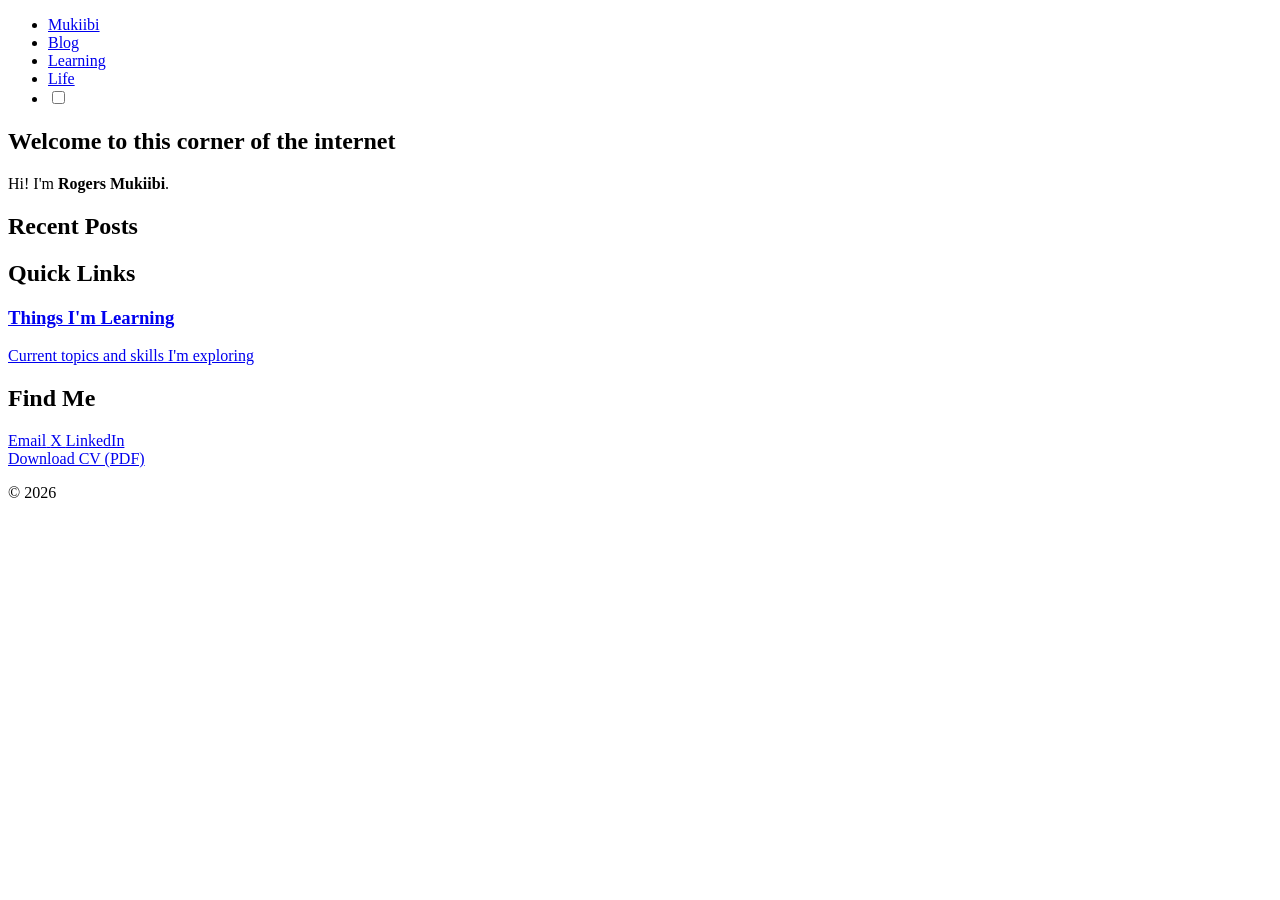
==== index.html @ 18811de5 "updating index title" ====
<!DOCTYPE html>
<html lang="en">
<head>
    <meta charset="UTF-8">
    <meta name="viewport" content="width=device-width, initial-scale=1.0">
    <title>Rogers Mukiibi</title>
    <link rel="stylesheet" href="styles.css">
    <link rel="icon" type="image/x-icon" href="assets/favicon_io/favicon.ico">
    <link rel="icon" type="image/png" sizes="32x32" href="assets/favicon_io/favicon-32x32.png">
    <link rel="icon" type="image/png" sizes="16x16" href="assets/favicon_io/favicon-16x16.png">
    <link rel="apple-touch-icon" sizes="180x180" href="assets/favicon_io/apple-touch-icon.png">
</head>
<body>
    <header>
        <nav>
            <ul>
                <li><a href="index.html" class="active">Mukiibi</a></li>
                <li><a href="blog.html">Blog</a></li>
                <li><a href="learning.html">Learning</a></li>
                <li><a href="life-clock.html">Life</a></li>
                <li class="theme-toggle-item">
                    <label for="theme-toggle" class="theme-switch" aria-label="Toggle dark mode">
                        <input type="checkbox" id="theme-toggle" class="theme-toggle" role="switch" aria-label="Toggle dark mode">
                        <span class="theme-slider" aria-hidden="true"></span>
                    </label>
                </li>
            </ul>
        </nav>
    </header>

    <main>
        <section class="hero">
            <h1>Welcome to this corner of the internet</h1>
            <div class="bio">
                <p>Hi! I'm <strong>Rogers Mukiibi</strong>. </p>
            </div>
        </section>

        <section class="recent-posts">
            <h2>Recent Posts</h2>
            <div id="recent-posts-container">
                <!-- Recent posts will be loaded here by JavaScript -->
            </div>
        </section>

        <section class="quick-links">
            <h2>Quick Links</h2>
            <div class="links">
                <a href="learning.html" class="link-card">
                    <h3>Things I'm Learning</h3>
                    <p>Current topics and skills I'm exploring</p>
                </a>
            </div>
        </section>
        <section class="about">
            <h2>Find Me</h2>
            <div class="contact-info">
                    <div class="contact-links">
                        <a href="mailto:mukiibirogerz0@gmail.com" class="contact-link">
                            <span>Email</span>
                        </a>
                        <a href="https://X.com/mukiibirogerz" target="_blank" class="contact-link">
                            <span>X </span>
                        </a>
                        <a href="https://linkedin.com/in/rogers-mukiibi-3a0162230" target="_blank" class="contact-link">
                            <span>LinkedIn</span>
                        </a>
                    </div>
                    <div class="cv-link">
                        <a href="assets/Rogers_Mukiibi_CV.pdf" target="_blank" class="cv-button">
                            <span>Download CV (PDF)</span>
                        </a>
                    </div>
                </div>
    </main>

    <footer>
        <p>&copy; 2026</p>
    </footer>

    <script src="script.js?v=20260408"></script>
</body>
</html>
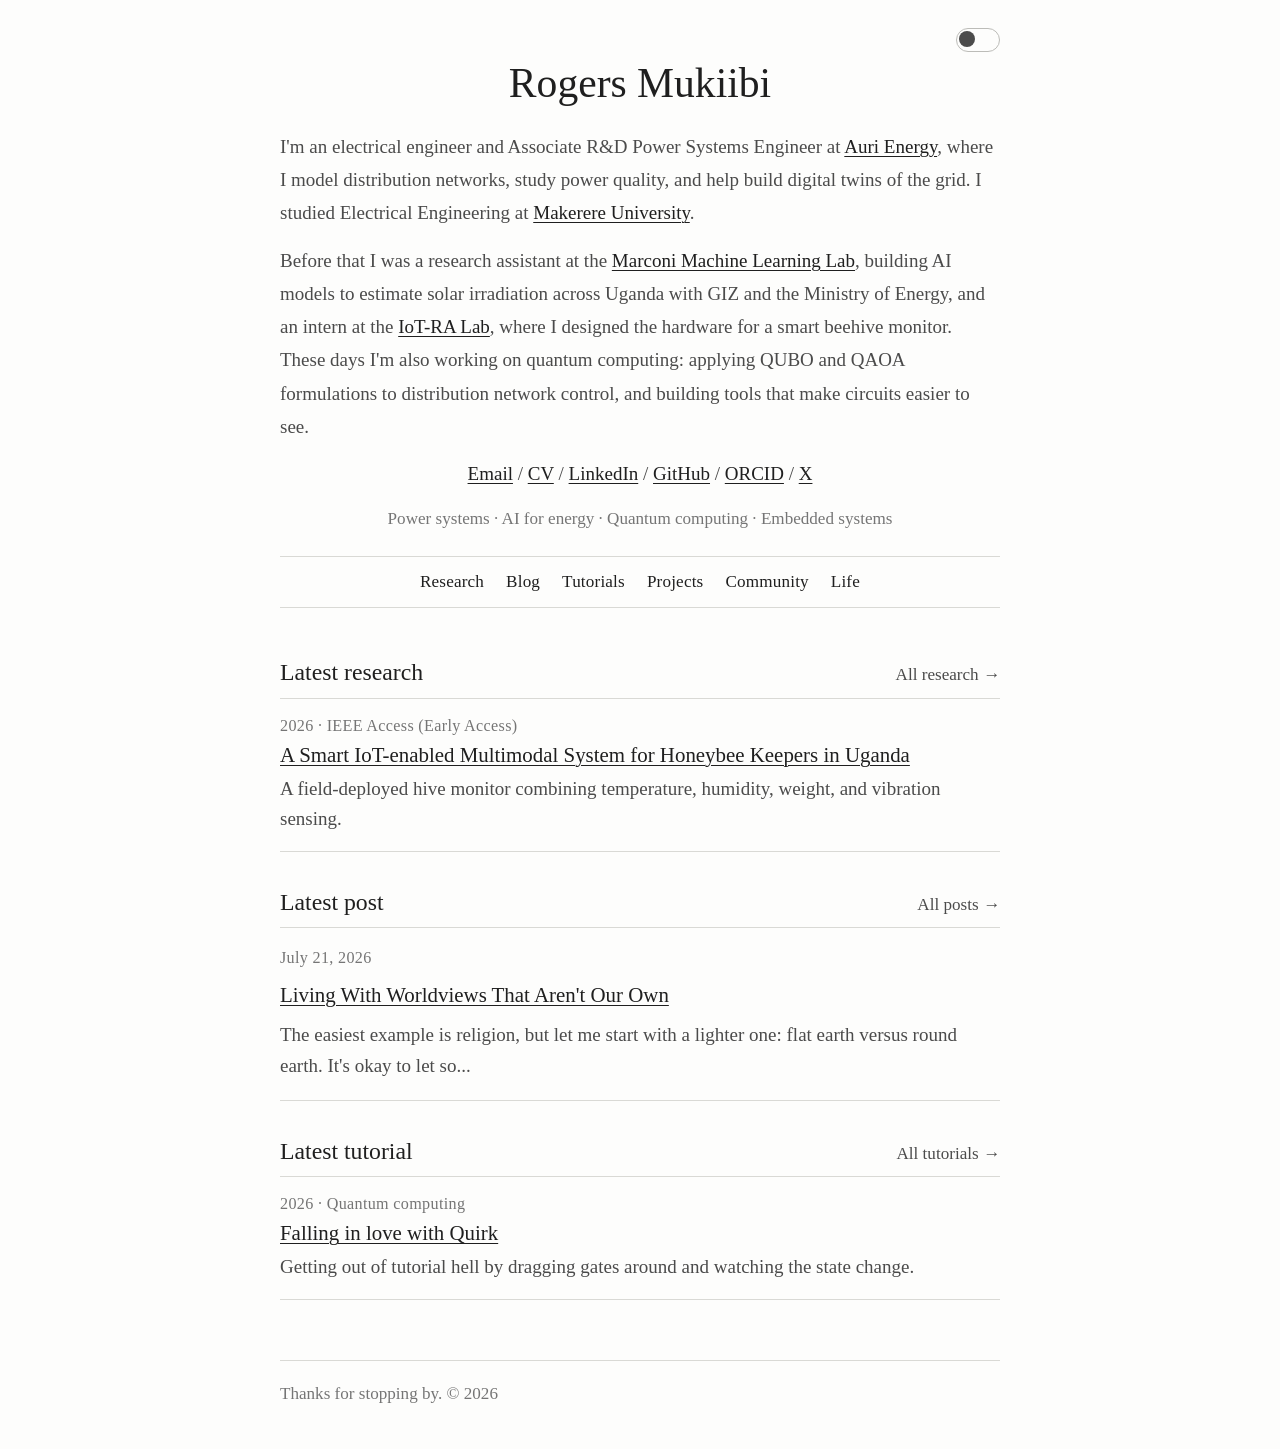
==== commit 5c2f1213: "Refactor website structure and content - Updated navigation across multiple pages to include new sec" ====
--- a/index.html
+++ b/index.html
@@ -4,78 +4,97 @@
     <meta charset="UTF-8">
     <meta name="viewport" content="width=device-width, initial-scale=1.0">
     <title>Rogers Mukiibi</title>
+    <meta name="description" content="Rogers Mukiibi: electrical engineer working on power systems, AI for energy, and quantum computing.">
     <link rel="stylesheet" href="styles.css">
     <link rel="icon" type="image/x-icon" href="assets/favicon_io/favicon.ico">
     <link rel="icon" type="image/png" sizes="32x32" href="assets/favicon_io/favicon-32x32.png">
     <link rel="icon" type="image/png" sizes="16x16" href="assets/favicon_io/favicon-16x16.png">
     <link rel="apple-touch-icon" sizes="180x180" href="assets/favicon_io/apple-touch-icon.png">
 </head>
-<body>
-    <header>
-        <nav>
-            <ul>
-                <li><a href="index.html" class="active">Mukiibi</a></li>
-                <li><a href="blog.html">Blog</a></li>
-                <li><a href="learning.html">Learning</a></li>
-                <li><a href="life-clock.html">Life</a></li>
-                <li class="theme-toggle-item">
-                    <label for="theme-toggle" class="theme-switch" aria-label="Toggle dark mode">
-                        <input type="checkbox" id="theme-toggle" class="theme-toggle" role="switch" aria-label="Toggle dark mode">
-                        <span class="theme-slider" aria-hidden="true"></span>
-                    </label>
-                </li>
-            </ul>
-        </nav>
-    </header>
+<body class="home">
+    <div class="home-toggle">
+        <label for="theme-toggle" class="theme-switch" aria-label="Toggle dark mode">
+            <input type="checkbox" id="theme-toggle" class="theme-toggle" role="switch" aria-label="Toggle dark mode">
+            <span class="theme-slider" aria-hidden="true"></span>
+        </label>
+    </div>
 
     <main>
-        <section class="hero">
-            <h1>Welcome to this corner of the internet</h1>
-            <div class="bio">
-                <p>Hi! I'm <strong>Rogers Mukiibi</strong>. </p>
+        <section class="intro">
+            <h1 class="intro-name">Rogers Mukiibi</h1>
+            <p>
+                I'm an electrical engineer and Associate R&amp;D Power Systems Engineer at
+                <a href="https://www.aurienergy.com/" target="_blank">Auri Energy</a>, where I model distribution
+                networks, study power quality, and help build digital twins of the grid. I studied Electrical
+                Engineering at <a href="https://mak.ac.ug/" target="_blank">Makerere University</a>.
+            </p>
+            <p>
+                Before that I was a research assistant at the
+                <a href="https://www.marconilab.org/" target="_blank">Marconi Machine Learning Lab</a>, building
+                AI models to estimate solar irradiation across Uganda with GIZ and the Ministry of Energy, and an
+                intern at the <a href="https://iot-ra.net/" target="_blank">IoT-RA Lab</a>, where I designed the
+                hardware for a smart beehive monitor. These days I'm also working on quantum computing: applying
+                QUBO and QAOA formulations to distribution network control, and building tools that make
+                circuits easier to see.
+            </p>
+            <p class="intro-links">
+                <a href="mailto:mukiibirogerz@gmail.com">Email</a> /
+                <a href="assets/Rogers_Mukiibi_CV.pdf" target="_blank">CV</a> /
+                <a href="https://www.linkedin.com/in/rogers-mukiibi-3a0162230/" target="_blank">LinkedIn</a> /
+                <a href="https://github.com/rogersmukiibi" target="_blank">GitHub</a> /
+                <a href="https://orcid.org/0009-0005-7884-3600" target="_blank">ORCID</a> /
+                <a href="https://X.com/rogerzmukiibi" target="_blank">X</a>
+            </p>
+            <p class="intro-interests">
+                Power systems &middot; AI for energy &middot; Quantum computing &middot; Embedded systems
+            </p>
+            <nav class="section-nav" aria-label="Site">
+                <a href="research.html">Research</a>
+                <a href="blog.html">Blog</a>
+                <a href="tutorials.html">Tutorials</a>
+                <a href="projects.html">Projects</a>
+                <a href="community.html">Community</a>
+                <a href="life-clock.html">Life</a>
+            </nav>
+        </section>
+
+        <section class="overview">
+            <div class="overview-head">
+                <h2>Latest research</h2>
+                <a href="research.html">All research &rarr;</a>
+            </div>
+            <div class="entry">
+                <p class="entry-meta">2026 &middot; IEEE Access (Early Access)</p>
+                <h3><a href="https://doi.org/10.1109/ACCESS.2026.3709045" target="_blank">A Smart IoT-enabled Multimodal System for Honeybee Keepers in Uganda</a></h3>
+                <p>A field-deployed hive monitor combining temperature, humidity, weight, and vibration sensing.</p>
             </div>
         </section>
 
-        <section class="recent-posts">
-            <h2>Recent Posts</h2>
+        <section class="overview">
+            <div class="overview-head">
+                <h2>Latest post</h2>
+                <a href="blog.html">All posts &rarr;</a>
+            </div>
             <div id="recent-posts-container">
-                <!-- Recent posts will be loaded here by JavaScript -->
+                <!-- The newest post is loaded here by JavaScript -->
             </div>
         </section>
 
-        <section class="quick-links">
-            <h2>Quick Links</h2>
-            <div class="links">
-                <a href="learning.html" class="link-card">
-                    <h3>Things I'm Learning</h3>
-                    <p>Current topics and skills I'm exploring</p>
-                </a>
+        <section class="overview">
+            <div class="overview-head">
+                <h2>Latest tutorial</h2>
+                <a href="tutorials.html">All tutorials &rarr;</a>
+            </div>
+            <div class="entry">
+                <p class="entry-meta">2026 &middot; Quantum computing</p>
+                <h3><a href="post.html?id=Falling%20in%20love%20with%20Quirk">Falling in love with Quirk</a></h3>
+                <p>Getting out of tutorial hell by dragging gates around and watching the state change.</p>
             </div>
         </section>
-        <section class="about">
-            <h2>Find Me</h2>
-            <div class="contact-info">
-                    <div class="contact-links">
-                        <a href="mailto:mukiibirogerz0@gmail.com" class="contact-link">
-                            <span>Email</span>
-                        </a>
-                        <a href="https://X.com/mukiibirogerz" target="_blank" class="contact-link">
-                            <span>X </span>
-                        </a>
-                        <a href="https://linkedin.com/in/rogers-mukiibi-3a0162230" target="_blank" class="contact-link">
-                            <span>LinkedIn</span>
-                        </a>
-                    </div>
-                    <div class="cv-link">
-                        <a href="assets/Rogers_Mukiibi_CV.pdf" target="_blank" class="cv-button">
-                            <span>Download CV (PDF)</span>
-                        </a>
-                    </div>
-                </div>
     </main>
 
     <footer>
-        <p>&copy; 2026</p>
+        <p>Thanks for stopping by. &copy; 2026</p>
     </footer>
 
     <script src="script.js?v=20260408"></script>
--- a/styles.css
+++ b/styles.css
@@ -0,0 +1,980 @@
+/* Reset and base styles */
+* {
+    margin: 0;
+    padding: 0;
+    box-sizing: border-box;
+}
+
+:root {
+    --bg-color: #fdfdfc;
+    --text-color: #1f1f1f;
+    --text-light: #4b4b4b;
+    --text-lighter: #757575;
+    --border-color: #d9d9d5;
+    --border-hover: #bcbcb8;
+    --code-bg: #f1f1ee;
+}
+
+[data-theme="dark"] {
+    --bg-color: #161616;
+    --text-color: #efefef;
+    --text-light: #c6c6c6;
+    --text-lighter: #9a9a9a;
+    --border-color: #3a3a3a;
+    --border-hover: #5a5a5a;
+    --code-bg: #232323;
+}
+
+body {
+    font-family: "Iowan Old Style", "Palatino Linotype", "Book Antiqua", "Times New Roman", serif;
+    line-height: 1.75;
+    font-size: 19px;
+    color: var(--text-color);
+    background: var(--bg-color);
+    max-width: 760px;
+    margin: 0 auto;
+    padding: 28px 20px 40px;
+    transition: background-color 0.15s ease, color 0.15s ease;
+}
+
+/* Header and Navigation */
+header {
+    margin-bottom: 50px;
+    border-bottom: 1px solid var(--border-color);
+    padding-bottom: 16px;
+}
+
+nav ul {
+    list-style: none;
+    display: flex;
+    gap: 20px;
+    align-items: center;
+    flex-wrap: wrap;
+}
+
+.theme-toggle-item {
+    margin-left: auto;
+}
+
+nav a {
+    text-decoration: none;
+    color: var(--text-light);
+    font-weight: 400;
+    font-size: 0.95em;
+    letter-spacing: 0.01em;
+}
+
+nav a:hover,
+nav a.active {
+    color: var(--text-color);
+    text-decoration: underline;
+    text-underline-offset: 0.18em;
+}
+
+/* Theme toggle button */
+.theme-toggle {
+    position: absolute;
+    opacity: 0;
+    width: 1px;
+    height: 1px;
+    pointer-events: none;
+}
+
+.theme-switch {
+    position: relative;
+    display: inline-flex;
+    width: 44px;
+    height: 24px;
+    cursor: pointer;
+}
+
+.theme-slider {
+    width: 100%;
+    height: 100%;
+    border: 1px solid var(--border-hover);
+    border-radius: 999px;
+    background: transparent;
+    transition: border-color 0.15s ease, background-color 0.15s ease;
+}
+
+.theme-slider::after {
+    content: "";
+    position: absolute;
+    top: 3px;
+    left: 3px;
+    width: 16px;
+    height: 16px;
+    border-radius: 50%;
+    background: var(--text-light);
+    transition: transform 0.15s ease, background-color 0.15s ease;
+}
+
+.theme-toggle:checked + .theme-slider {
+    border-color: var(--text-light);
+}
+
+.theme-toggle:checked + .theme-slider::after {
+    transform: translateX(20px);
+    background: var(--text-color);
+}
+
+.theme-switch:hover .theme-slider {
+    border-color: var(--text-color);
+}
+
+.theme-switch:focus-within .theme-slider {
+    outline: 2px solid var(--text-lighter);
+    outline-offset: 2px;
+}
+
+/* Main content */
+main {
+    min-height: 60vh;
+}
+
+.hero {
+    margin-bottom: 40px;
+}
+
+.hero h1 {
+    font-size: clamp(2rem, 5vw, 2.7rem);
+    line-height: 1.15;
+    margin-bottom: 14px;
+    font-weight: 500;
+}
+
+.bio {
+    font-size: 1.06em;
+    line-height: 1.8;
+    color: var(--text-light);
+    margin-bottom: 24px;
+}
+
+/* Contact information styles */
+.contact-info {
+    margin-top: 18px;
+    padding-top: 8px;
+}
+
+.contact-info h3 {
+    color: var(--text-color);
+    margin-bottom: 10px;
+    font-size: 1em;
+    font-weight: 500;
+}
+
+.contact-links {
+    display: flex;
+    flex-wrap: nowrap;
+    align-items: center;
+    gap: 0;
+    white-space: nowrap;
+    margin-bottom: 12px;
+}
+
+.contact-link {
+    display: inline-block;
+    padding: 0;
+    text-decoration: none;
+    color: var(--text-light);
+    font-size: 0.95em;
+}
+
+.contact-link + .contact-link::before {
+    content: " | ";
+    color: var(--text-lighter);
+}
+
+.contact-link:hover {
+    color: var(--text-color);
+    text-decoration: underline;
+    text-underline-offset: 0.14em;
+}
+
+.cv-link {
+    margin-top: 12px;
+}
+
+.cv-button {
+    display: inline;
+    padding: 0;
+    background: none;
+    color: var(--text-light);
+    text-decoration: none;
+    font-weight: 400;
+    font-size: 0.95em;
+}
+
+.cv-button:hover {
+    color: var(--text-color);
+    text-decoration: underline;
+    text-underline-offset: 0.14em;
+}
+
+.page-header {
+    margin-bottom: 36px;
+}
+
+.page-header h1 {
+    font-size: clamp(1.8rem, 4vw, 2.2rem);
+    margin-bottom: 6px;
+    font-weight: 500;
+}
+
+.page-header p {
+    color: var(--text-light);
+    font-size: 1em;
+}
+
+/* Sections */
+section {
+    margin-bottom: 42px;
+}
+
+section h2 {
+    font-size: 1.25em;
+    margin-bottom: 14px;
+    font-weight: 400;
+    color: var(--text-color);
+}
+
+/* Posts and cards */
+.post-card,
+.link-card {
+    border: 0;
+    border-bottom: 1px solid var(--border-color);
+    padding: 16px 0 18px;
+    margin-bottom: 0;
+    text-decoration: none;
+    color: inherit;
+    display: block;
+}
+
+.post-card:hover,
+.link-card:hover {
+    border-bottom-color: var(--border-hover);
+}
+
+.post-card h3,
+.link-card h3 {
+    margin-bottom: 6px;
+    font-size: 1.1em;
+    font-weight: 500;
+}
+
+.post-card h3 a,
+.link-card h3 a,
+.article-content a {
+    color: inherit;
+    text-decoration: underline;
+    text-decoration-thickness: 1px;
+    text-underline-offset: 0.14em;
+    overflow-wrap: anywhere;
+}
+
+.post-card p,
+.link-card p {
+    color: var(--text-light);
+    line-height: 1.65;
+}
+
+.post-meta {
+    color: var(--text-lighter);
+    font-size: 0.85em;
+    margin-bottom: 4px;
+    letter-spacing: 0.02em;
+}
+
+.post-content {
+    margin-top: 12px;
+}
+
+/* Article view */
+.article {
+    max-width: 680px;
+    margin: 0 auto;
+}
+
+.article h1 {
+    font-size: clamp(1.9rem, 5vw, 2.4rem);
+    margin-bottom: 8px;
+    font-weight: 500;
+    line-height: 1.2;
+}
+
+.article-meta {
+    color: var(--text-lighter);
+    margin-bottom: 26px;
+    padding-bottom: 16px;
+    border-bottom: 1px solid var(--border-color);
+    font-size: 0.9em;
+}
+
+.article-content {
+    line-height: 1.85;
+}
+
+.article-content h2 {
+    margin-top: 40px;
+    margin-bottom: 12px;
+    font-size: 1.28em;
+    font-weight: 500;
+}
+
+.article-content h3 {
+    margin-top: 28px;
+    margin-bottom: 10px;
+    font-size: 1.12em;
+    font-weight: 500;
+}
+
+.article-content p {
+    margin-bottom: 16px;
+}
+
+.article-content ul,
+.article-content ol {
+    margin-bottom: 16px;
+    padding-left: 24px;
+}
+
+.article-content li {
+    margin-bottom: 4px;
+}
+
+.article-content code {
+    background: var(--code-bg);
+    padding: 2px 4px;
+    border-radius: 2px;
+    font-family: "Consolas", "SFMono-Regular", Menlo, monospace;
+    font-size: 0.9em;
+}
+
+.article-content pre {
+    background: var(--code-bg);
+    padding: 14px;
+    border-radius: 2px;
+    border: 1px solid var(--border-color);
+    overflow-x: auto;
+    margin-bottom: 16px;
+}
+
+.article-content pre code {
+    background: none;
+    padding: 0;
+}
+
+.article-content blockquote {
+    border-left: 2px solid var(--border-color);
+    padding-left: 16px;
+    margin: 16px 0;
+    color: var(--text-light);
+    font-style: normal;
+}
+
+/* Back button */
+.back-btn {
+    display: inline-block;
+    margin-bottom: 24px;
+    color: var(--text-light);
+    text-decoration: none;
+    font-size: 0.9em;
+}
+
+.back-btn:hover {
+    color: var(--text-color);
+    text-decoration: underline;
+    text-underline-offset: 0.14em;
+}
+
+/* Life clock */
+.life-clock-page {
+    display: flex;
+    flex-direction: column;
+    gap: 34px;
+}
+
+.life-header p {
+    max-width: 44ch;
+}
+
+.life-intro-link {
+    margin-top: 8px;
+    color: var(--text-light);
+}
+
+.life-intro-link a {
+    color: inherit;
+    text-decoration: underline;
+    text-underline-offset: 0.14em;
+}
+
+.life-timers {
+    display: grid;
+    grid-template-columns: 1fr;
+    gap: 14px;
+}
+
+.life-panel {
+    border: 1px solid var(--border-color);
+    padding: 16px;
+    background: linear-gradient(145deg, rgba(0, 0, 0, 0.04), transparent 70%);
+}
+
+[data-theme="dark"] .life-panel {
+    background: linear-gradient(145deg, rgba(255, 255, 255, 0.03), transparent 70%);
+}
+
+.life-panel h2 {
+    margin-bottom: 8px;
+    font-size: 1em;
+    font-weight: 500;
+    letter-spacing: 0.02em;
+}
+
+.life-timer {
+    font-family: "Consolas", "SFMono-Regular", Menlo, monospace;
+    font-size: clamp(1.2rem, 3.8vw, 1.85rem);
+    letter-spacing: 0.02em;
+    line-height: 1.35;
+}
+
+.life-progress {
+    border-top: 1px solid var(--border-color);
+    padding-top: 18px;
+}
+
+.life-progress-text {
+    font-size: 1.18em;
+    margin-bottom: 10px;
+}
+
+.life-progress-track {
+    width: 100%;
+    height: 10px;
+    border: 1px solid var(--border-color);
+    background: var(--code-bg);
+}
+
+.life-progress-fill {
+    height: 100%;
+    width: 0;
+    background: var(--text-color);
+    transition: width 0.35s linear;
+}
+
+.life-weeks-note {
+    color: var(--text-light);
+    margin-bottom: 10px;
+}
+
+#weeks-grid,
+#calc-weeks-grid {
+    display: flex;
+    flex-direction: column;
+    gap: 6px;
+    width: 100%;
+    --week-gap: 2px;
+}
+
+.year-row {
+    display: grid;
+    grid-template-columns: 68px 1fr;
+    align-items: center;
+    column-gap: 8px;
+}
+
+.year-label {
+    font-size: 0.72em;
+    color: var(--text-lighter);
+    line-height: 1;
+    letter-spacing: 0.02em;
+}
+
+.year-weeks {
+    display: grid;
+    grid-template-columns: repeat(53, minmax(0, 1fr));
+    gap: var(--week-gap);
+    width: 100%;
+}
+
+.week {
+    aspect-ratio: 1;
+    width: 100%;
+    min-width: 0;
+    background: #3f3f3f;
+    transition: background-color 0.18s ease;
+}
+
+.week.lived {
+    background: #f3f3f3;
+}
+
+.week.remaining {
+    background: #4a4a4a;
+}
+
+.week.current {
+    outline: 1px solid var(--text-lighter);
+    outline-offset: -1px;
+}
+
+[data-theme="light"] .week.lived {
+    background: #171717;
+}
+
+[data-theme="light"] .week.remaining {
+    background: #d4d4cf;
+}
+
+.life-quote {
+    margin-top: 6px;
+    color: var(--text-lighter);
+    font-style: italic;
+}
+
+.life-reflection {
+    border-top: 1px solid var(--border-color);
+    padding-top: 20px;
+}
+
+.life-reflection h2 {
+    margin-bottom: 12px;
+}
+
+.life-reflection p {
+    margin-bottom: 14px;
+    color: var(--text-light);
+}
+
+.life-reflection blockquote {
+    border-left: 2px solid var(--border-color);
+    padding-left: 14px;
+    margin: 12px 0 16px;
+}
+
+.life-reflection blockquote p {
+    color: var(--text-color);
+    font-style: italic;
+    margin-bottom: 0;
+}
+
+.life-reflection a {
+    color: inherit;
+    text-decoration: underline;
+    text-underline-offset: 0.14em;
+}
+
+.life-reflection-link {
+    margin-top: 4px;
+}
+
+.life-tick .life-progress-fill {
+    filter: brightness(0.97);
+}
+
+.calculate-page {
+    gap: 24px;
+}
+
+.calculate-form {
+    display: grid;
+    gap: 12px;
+}
+
+.form-row {
+    display: grid;
+    gap: 6px;
+}
+
+.form-row label {
+    font-size: 0.95em;
+    color: var(--text-light);
+}
+
+.form-row input {
+    border: 1px solid var(--border-color);
+    background: var(--bg-color);
+    color: var(--text-color);
+    font: inherit;
+    padding: 10px 12px;
+}
+
+.form-row input:focus {
+    outline: 2px solid var(--text-lighter);
+    outline-offset: 1px;
+}
+
+.calc-button {
+    justify-self: start;
+    border: 1px solid var(--border-color);
+    background: var(--text-color);
+    color: var(--bg-color);
+    font: inherit;
+    padding: 8px 14px;
+    cursor: pointer;
+}
+
+.calc-button:hover {
+    filter: brightness(0.92);
+}
+
+.calculate-help {
+    font-size: 0.9em;
+    color: var(--text-lighter);
+}
+
+/* Home layout */
+.home-toggle {
+    display: flex;
+    justify-content: flex-end;
+    margin-bottom: 8px;
+}
+
+.intro {
+    margin-bottom: 44px;
+}
+
+.intro-name {
+    font-size: clamp(2rem, 5vw, 2.6rem);
+    font-weight: 500;
+    line-height: 1.15;
+    text-align: center;
+    margin-bottom: 22px;
+}
+
+.intro p {
+    color: var(--text-light);
+    margin-bottom: 14px;
+}
+
+.intro-links,
+.intro-interests {
+    text-align: center;
+}
+
+.intro .intro-interests {
+    font-size: 0.9em;
+    color: var(--text-lighter);
+}
+
+.intro a,
+.section-more a,
+.entry h3 a,
+.entry-links a,
+.timeline a {
+    color: var(--text-color);
+    text-decoration: underline;
+    text-decoration-thickness: 1px;
+    text-underline-offset: 0.14em;
+}
+
+.intro a:hover,
+.section-more a:hover,
+.entry h3 a:hover,
+.entry-links a:hover,
+.timeline a:hover {
+    color: var(--text-light);
+}
+
+.section-nav {
+    display: flex;
+    flex-wrap: wrap;
+    justify-content: center;
+    gap: 4px 22px;
+    margin-top: 22px;
+    padding: 10px 0;
+    border-top: 1px solid var(--border-color);
+    border-bottom: 1px solid var(--border-color);
+    font-size: 0.95em;
+}
+
+.intro .section-nav a {
+    text-decoration: none;
+}
+
+.intro .section-nav a:hover {
+    text-decoration: underline;
+}
+
+.overview {
+    margin-bottom: 30px;
+}
+
+.overview-head {
+    display: flex;
+    justify-content: space-between;
+    align-items: baseline;
+    gap: 12px;
+    border-bottom: 1px solid var(--border-color);
+    padding-bottom: 4px;
+}
+
+.overview-head h2 {
+    margin-bottom: 0;
+}
+
+.overview-head a {
+    color: var(--text-light);
+    font-size: 0.9em;
+    text-decoration: none;
+    white-space: nowrap;
+}
+
+.overview-head a:hover {
+    color: var(--text-color);
+    text-decoration: underline;
+    text-underline-offset: 0.14em;
+}
+
+.status-legend {
+    margin-top: 10px;
+    font-size: 0.85em;
+    line-height: 2.1;
+}
+
+.status-legend .status {
+    margin-left: 10px;
+    margin-right: 2px;
+}
+
+.status-legend .status:first-child {
+    margin-left: 0;
+}
+
+.section-more {
+    margin-top: 12px;
+    font-size: 0.95em;
+}
+
+.entry {
+    padding: 14px 0 16px;
+    border-bottom: 1px solid var(--border-color);
+}
+
+.entry h3 {
+    font-size: 1.1em;
+    font-weight: 500;
+    line-height: 1.4;
+    margin-bottom: 4px;
+}
+
+.entry p {
+    color: var(--text-light);
+    line-height: 1.6;
+}
+
+.entry .entry-meta {
+    color: var(--text-lighter);
+    font-size: 0.85em;
+    letter-spacing: 0.02em;
+    margin-bottom: 2px;
+}
+
+.entry .entry-authors {
+    color: var(--text-lighter);
+    font-size: 0.9em;
+    margin-bottom: 6px;
+}
+
+.entry-authors strong {
+    color: var(--text-color);
+    font-weight: 600;
+}
+
+.entry-links {
+    margin-top: 6px;
+    font-size: 0.9em;
+}
+
+.subhead {
+    font-size: 1em;
+    font-weight: 500;
+    margin: 26px 0 8px;
+}
+
+.timeline {
+    list-style: none;
+}
+
+.timeline li {
+    display: grid;
+    grid-template-columns: 9.5em 1fr;
+    gap: 12px;
+    padding: 6px 0;
+    color: var(--text-light);
+    line-height: 1.55;
+}
+
+.timeline-year {
+    color: var(--text-lighter);
+    font-size: 0.9em;
+    padding-top: 0.1em;
+}
+
+/* Projects page */
+.project-group h2 {
+    margin-bottom: 2px;
+}
+
+.project-group-note {
+    color: var(--text-lighter);
+    font-size: 0.92em;
+    margin-bottom: 10px;
+}
+
+.project {
+    display: block;
+    padding: 14px 0 16px;
+    border-bottom: 1px solid var(--border-color);
+    color: inherit;
+    text-decoration: none;
+}
+
+.project:hover {
+    border-bottom-color: var(--border-hover);
+}
+
+.project:hover .project-name {
+    text-decoration: underline;
+    text-underline-offset: 0.14em;
+}
+
+.project-head {
+    display: flex;
+    align-items: baseline;
+    gap: 10px;
+    flex-wrap: wrap;
+}
+
+.project-name {
+    font-size: 1.1em;
+    font-weight: 500;
+}
+
+.status {
+    font-family: "Consolas", "SFMono-Regular", Menlo, monospace;
+    font-size: 0.7em;
+    letter-spacing: 0.04em;
+    padding: 1px 7px;
+    border: 1px solid var(--border-color);
+    border-radius: 999px;
+    color: var(--text-light);
+}
+
+.status-live {
+    border-color: var(--text-light);
+    color: var(--text-color);
+}
+
+.status-past {
+    color: var(--text-lighter);
+}
+
+.status-hack {
+    border-style: dashed;
+}
+
+.status-building {
+    border-style: dotted;
+    border-color: var(--text-light);
+}
+
+div.project:hover .project-name {
+    text-decoration: none;
+}
+
+.project-meta {
+    display: block;
+    color: var(--text-lighter);
+    font-size: 0.85em;
+    margin-top: 2px;
+}
+
+.project-desc {
+    display: block;
+    color: var(--text-light);
+    line-height: 1.6;
+    margin-top: 4px;
+}
+
+@media (max-width: 600px) {
+    .section-nav {
+        gap: 4px 16px;
+    }
+
+    .timeline li {
+        grid-template-columns: 1fr;
+        gap: 0;
+    }
+}
+
+/* Footer */
+footer {
+    margin-top: 60px;
+    padding-top: 18px;
+    border-top: 1px solid var(--border-color);
+    text-align: left;
+    color: var(--text-lighter);
+    font-size: 0.9em;
+}
+
+/* Responsive */
+@media (max-width: 600px) {
+    body {
+        padding: 18px 16px 28px;
+        font-size: 17px;
+    }
+    
+    nav ul {
+        gap: 14px;
+    }
+
+    .theme-toggle-item {
+        margin-left: auto;
+    }
+    
+    .hero h1 {
+        font-size: 2rem;
+    }
+    
+    .page-header h1 {
+        font-size: 1.8em;
+    }
+    
+    .post-card,
+    .link-card {
+        padding: 14px 0 16px;
+    }
+    
+    .contact-links {
+        gap: 0;
+    }
+
+    .life-clock-page {
+        gap: 26px;
+    }
+
+    .life-panel {
+        padding: 14px;
+    }
+
+    #weeks-grid,
+    #calc-weeks-grid {
+        gap: 4px;
+        --week-gap: 1.5px;
+    }
+
+    .year-row {
+        grid-template-columns: 52px 1fr;
+        column-gap: 6px;
+    }
+
+    .year-label {
+        font-size: 0.68em;
+    }
+
+    .year-weeks {
+        gap: var(--week-gap);
+    }
+}
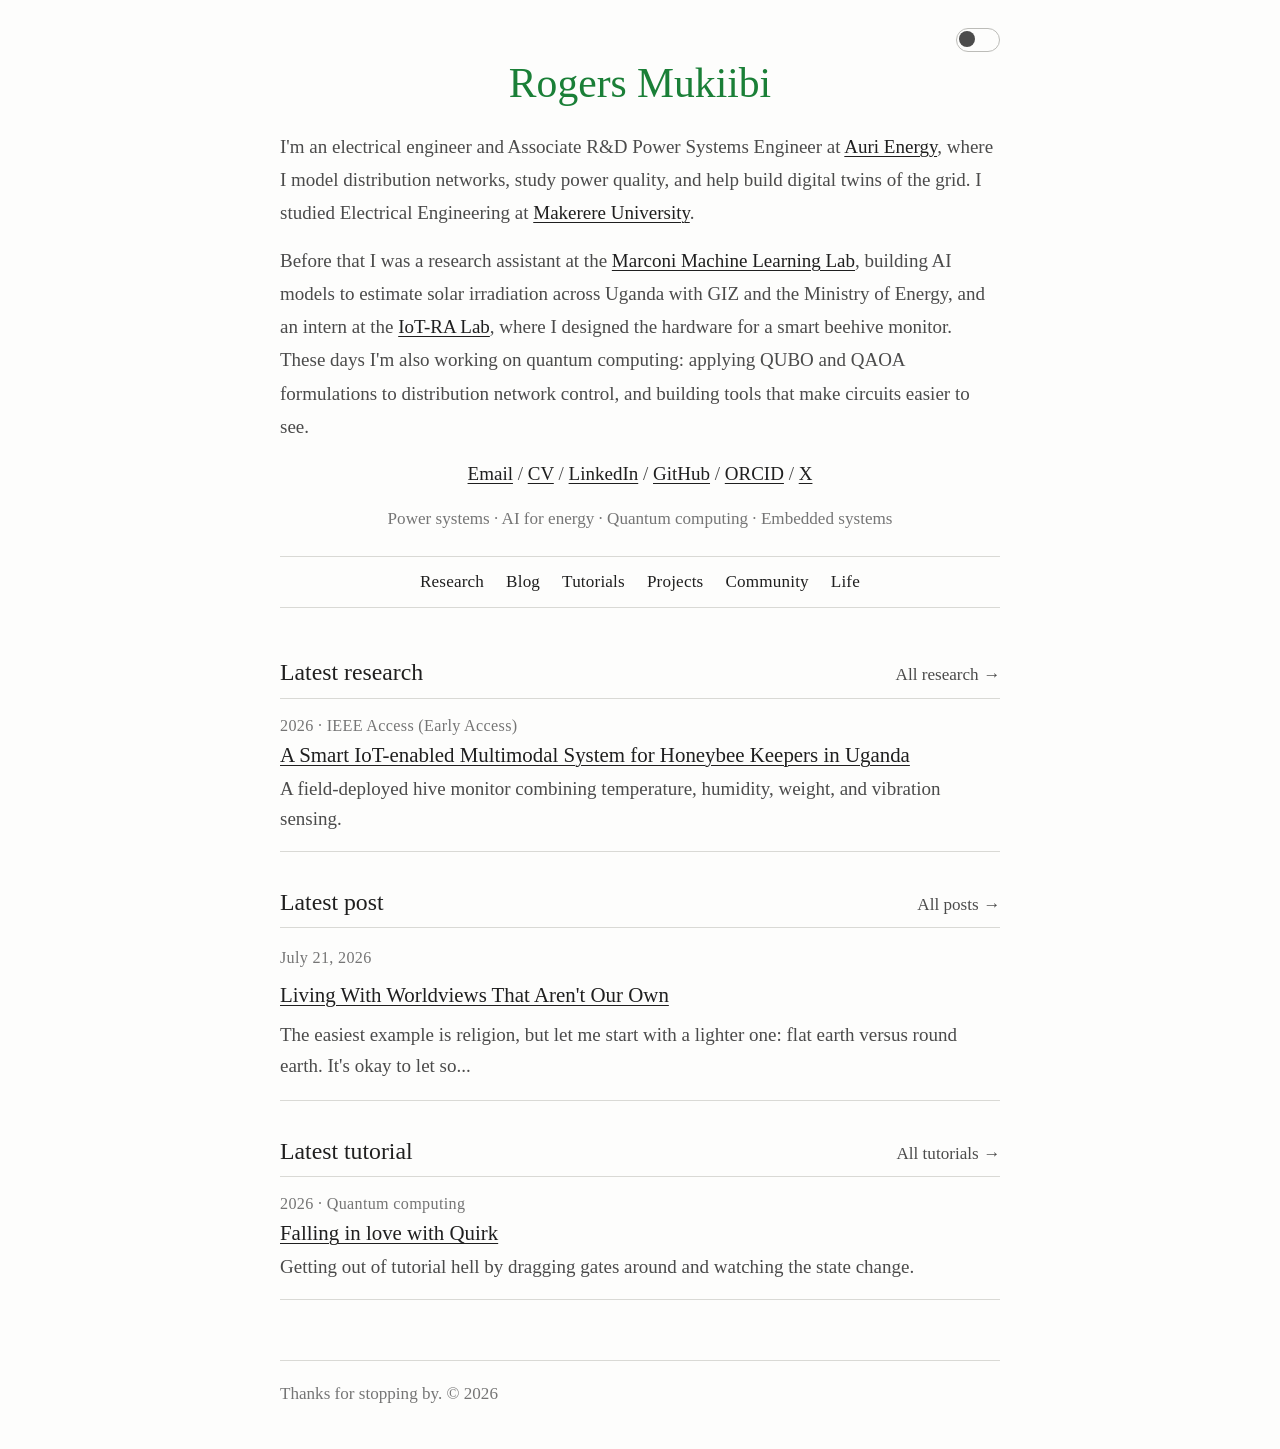
==== commit 3524b8dc: "Add bit-dissolve page transitions Same-origin link clicks dissolve the page's text into glowing 0/1 " ====
--- a/index.html
+++ b/index.html
@@ -6,6 +6,8 @@
     <title>Rogers Mukiibi</title>
     <meta name="description" content="Rogers Mukiibi: electrical engineer working on power systems, AI for energy, and quantum computing.">
     <link rel="stylesheet" href="styles.css">
+    <script src="backdrop.js" defer></script>
+    <script src="transition.js"></script>
     <link rel="icon" type="image/x-icon" href="assets/favicon_io/favicon.ico">
     <link rel="icon" type="image/png" sizes="32x32" href="assets/favicon_io/favicon-32x32.png">
     <link rel="icon" type="image/png" sizes="16x16" href="assets/favicon_io/favicon-16x16.png">
--- a/styles.css
+++ b/styles.css
@@ -13,6 +13,7 @@
     --border-color: #d9d9d5;
     --border-hover: #bcbcb8;
     --code-bg: #f1f1ee;
+    --accent: #1a7f37;
 }
 
 [data-theme="dark"] {
@@ -23,6 +24,11 @@
     --border-color: #3a3a3a;
     --border-hover: #5a5a5a;
     --code-bg: #232323;
+    --accent: #3fb950;
+}
+
+html {
+    background: var(--bg-color);
 }
 
 body {
@@ -30,11 +36,49 @@
     line-height: 1.75;
     font-size: 19px;
     color: var(--text-color);
-    background: var(--bg-color);
     max-width: 760px;
     margin: 0 auto;
     padding: 28px 20px 40px;
-    transition: background-color 0.15s ease, color 0.15s ease;
+    transition: color 0.15s ease;
+}
+
+/* Bloch sphere backdrop (drawn by backdrop.js), faded behind the text column */
+.bloch-backdrop {
+    position: fixed;
+    inset: 0;
+    width: 100%;
+    height: 100%;
+    z-index: -1;
+    pointer-events: none;
+    -webkit-mask-image: linear-gradient(to right, #000 calc(50% - 470px), rgba(0, 0, 0, 0.1) calc(50% - 330px), rgba(0, 0, 0, 0.1) calc(50% + 330px), #000 calc(50% + 470px));
+    mask-image: linear-gradient(to right, #000 calc(50% - 470px), rgba(0, 0, 0, 0.1) calc(50% - 330px), rgba(0, 0, 0, 0.1) calc(50% + 330px), #000 calc(50% + 470px));
+}
+
+/* Page transitions (transition.js): text breaks into glowing bits and reassembles on the next page */
+.tx-canvas {
+    position: fixed;
+    inset: 0;
+    width: 100%;
+    height: 100%;
+    z-index: 2147483000;
+    pointer-events: none;
+}
+
+/* Hide an arriving page until its letters fly in; reveal anyway if the script never runs */
+html.tx-entering body > :not(.bloch-backdrop):not(.tx-canvas) {
+    opacity: 0;
+    animation: tx-failsafe 0s 3s forwards;
+}
+
+@keyframes tx-failsafe {
+    to {
+        opacity: 1;
+    }
+}
+
+/* While the canvas draws the letters, the real text is invisible but keeps its layout */
+html.tx-text-off body * {
+    -webkit-text-fill-color: transparent !important;
 }
 
 /* Header and Navigation */
@@ -978,3 +1022,14 @@
         gap: var(--week-gap);
     }
 }
+
+/* The one touch of colour: whichever colour most of the backdrop's qubits show (backdrop.js updates --accent live) */
+.intro-name,
+main h1 {
+    color: var(--accent);
+}
+
+main a[href]:hover,
+footer a[href]:hover {
+    color: var(--accent);
+}
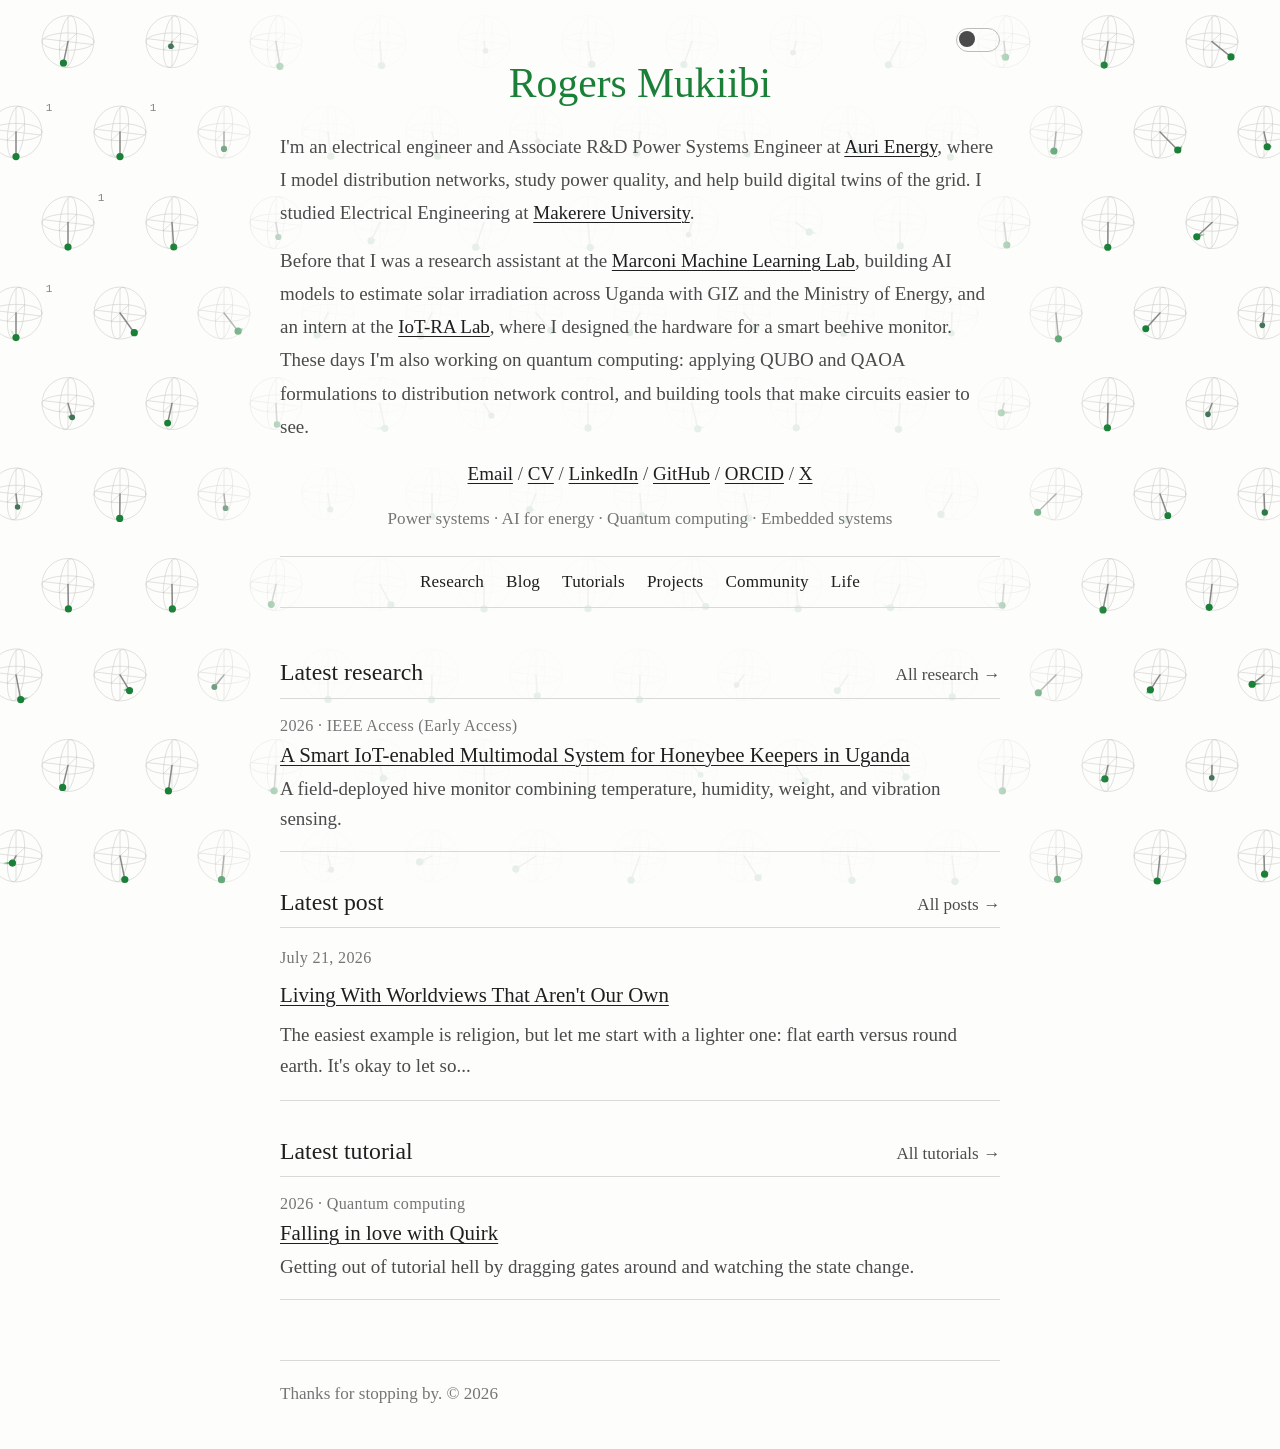
==== commit 9357a96a: "Add Bloch sphere backdrop Draw a grid of QubitBoard-style Bloch spheres on a fixed canvas behind the" ====
--- a/index.html
+++ b/index.html
@@ -7,7 +7,6 @@
     <meta name="description" content="Rogers Mukiibi: electrical engineer working on power systems, AI for energy, and quantum computing.">
     <link rel="stylesheet" href="styles.css">
     <script src="backdrop.js" defer></script>
-    <script src="transition.js"></script>
     <link rel="icon" type="image/x-icon" href="assets/favicon_io/favicon.ico">
     <link rel="icon" type="image/png" sizes="32x32" href="assets/favicon_io/favicon-32x32.png">
     <link rel="icon" type="image/png" sizes="16x16" href="assets/favicon_io/favicon-16x16.png">
--- a/styles.css
+++ b/styles.css
@@ -54,33 +54,6 @@
     mask-image: linear-gradient(to right, #000 calc(50% - 470px), rgba(0, 0, 0, 0.1) calc(50% - 330px), rgba(0, 0, 0, 0.1) calc(50% + 330px), #000 calc(50% + 470px));
 }
 
-/* Page transitions (transition.js): text breaks into glowing bits and reassembles on the next page */
-.tx-canvas {
-    position: fixed;
-    inset: 0;
-    width: 100%;
-    height: 100%;
-    z-index: 2147483000;
-    pointer-events: none;
-}
-
-/* Hide an arriving page until its letters fly in; reveal anyway if the script never runs */
-html.tx-entering body > :not(.bloch-backdrop):not(.tx-canvas) {
-    opacity: 0;
-    animation: tx-failsafe 0s 3s forwards;
-}
-
-@keyframes tx-failsafe {
-    to {
-        opacity: 1;
-    }
-}
-
-/* While the canvas draws the letters, the real text is invisible but keeps its layout */
-html.tx-text-off body * {
-    -webkit-text-fill-color: transparent !important;
-}
-
 /* Header and Navigation */
 header {
     margin-bottom: 50px;
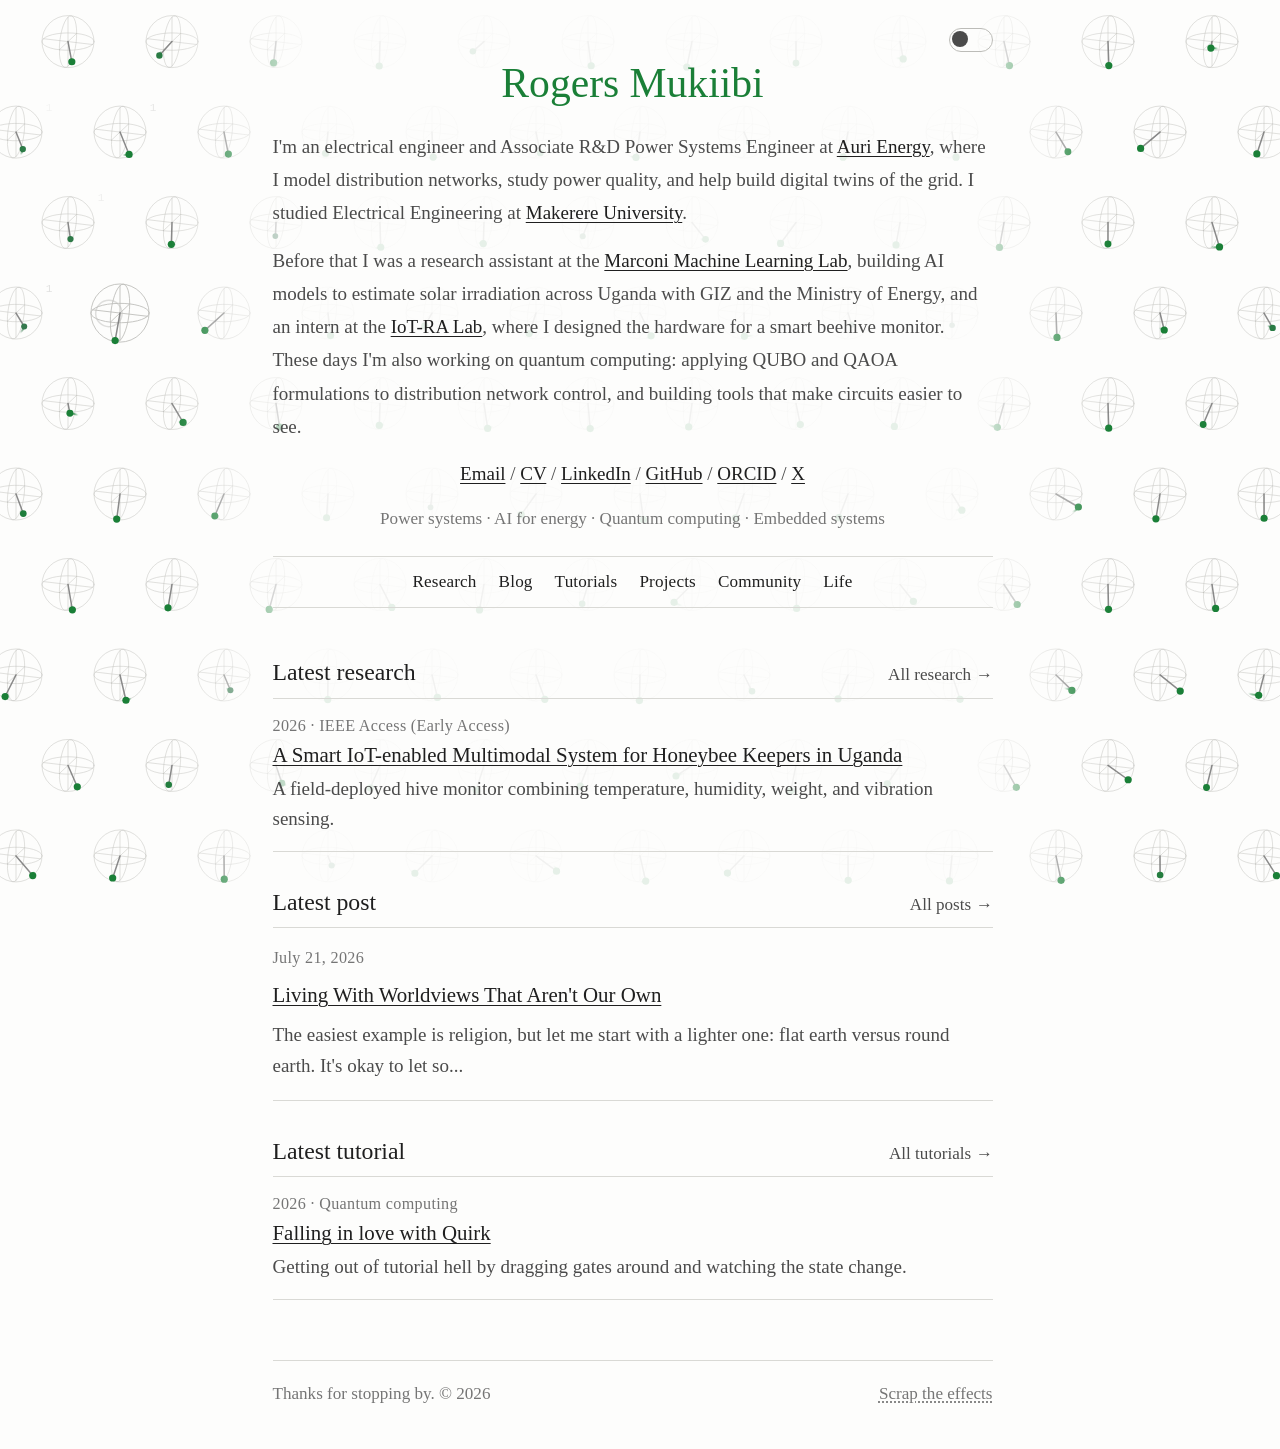
==== commit bd4d1230: "Add effects manager and toggle button for backdrop and transitions; update footer across multiple pa" ====
--- a/index.html
+++ b/index.html
@@ -7,6 +7,7 @@
     <meta name="description" content="Rogers Mukiibi: electrical engineer working on power systems, AI for energy, and quantum computing.">
     <link rel="stylesheet" href="styles.css">
     <script src="backdrop.js" defer></script>
+    <script src="transition.js"></script>
     <link rel="icon" type="image/x-icon" href="assets/favicon_io/favicon.ico">
     <link rel="icon" type="image/png" sizes="32x32" href="assets/favicon_io/favicon-32x32.png">
     <link rel="icon" type="image/png" sizes="16x16" href="assets/favicon_io/favicon-16x16.png">
@@ -96,8 +97,9 @@
 
     <footer>
         <p>Thanks for stopping by. &copy; 2026</p>
+        <button type="button" class="effects-toggle">Scrap the effects</button>
     </footer>
 
-    <script src="script.js?v=20260408"></script>
+    <script src="script.js?v=20261031"></script>
 </body>
 </html>
--- a/styles.css
+++ b/styles.css
@@ -29,6 +29,8 @@
 
 html {
     background: var(--bg-color);
+    /* Same content width with or without a scrollbar, so text doesn't shift between pages (or as posts load) */
+    scrollbar-gutter: stable;
 }
 
 body {
@@ -54,6 +56,39 @@
     mask-image: linear-gradient(to right, #000 calc(50% - 470px), rgba(0, 0, 0, 0.1) calc(50% - 330px), rgba(0, 0, 0, 0.1) calc(50% + 330px), #000 calc(50% + 470px));
 }
 
+/* The Effects button turns the backdrop and the page transitions off */
+html[data-effects="off"] .bloch-backdrop {
+    display: none;
+}
+
+/* Page transitions (transition.js): text breaks into glowing bits and reassembles on the next page */
+.tx-canvas {
+    position: fixed;
+    inset: 0;
+    width: 100%;
+    height: 100%;
+    z-index: 2147483000;
+    pointer-events: none;
+}
+
+/* Hide an arriving page until its letters fly in; reveal anyway if the script never runs */
+html.tx-entering body > :not(.bloch-backdrop):not(.tx-canvas) {
+    opacity: 0;
+    animation: tx-failsafe 0s 3s forwards;
+}
+
+@keyframes tx-failsafe {
+    to {
+        opacity: 1;
+    }
+}
+
+/* While the canvas draws the letters, the real text is invisible but keeps its layout */
+html.tx-text-off body * {
+    -webkit-text-fill-color: transparent !important;
+    text-decoration-color: transparent !important;
+}
+
 /* Header and Navigation */
 header {
     margin-bottom: 50px;
@@ -934,6 +969,32 @@
     text-align: left;
     color: var(--text-lighter);
     font-size: 0.9em;
+    display: flex;
+    flex-wrap: wrap;
+    justify-content: space-between;
+    align-items: baseline;
+    gap: 6px 20px;
+}
+
+/* The footer's effects button (script.js): turns the backdrop and page transitions off or back on */
+.effects-toggle {
+    padding: 0;
+    border: 0;
+    background: none;
+    color: inherit;
+    font: inherit;
+    text-decoration: underline dotted;
+    text-underline-offset: 0.2em;
+    cursor: pointer;
+}
+
+.effects-toggle:hover {
+    color: var(--accent);
+}
+
+.effects-toggle:focus-visible {
+    outline: 2px solid var(--text-lighter);
+    outline-offset: 2px;
 }
 
 /* Responsive */
